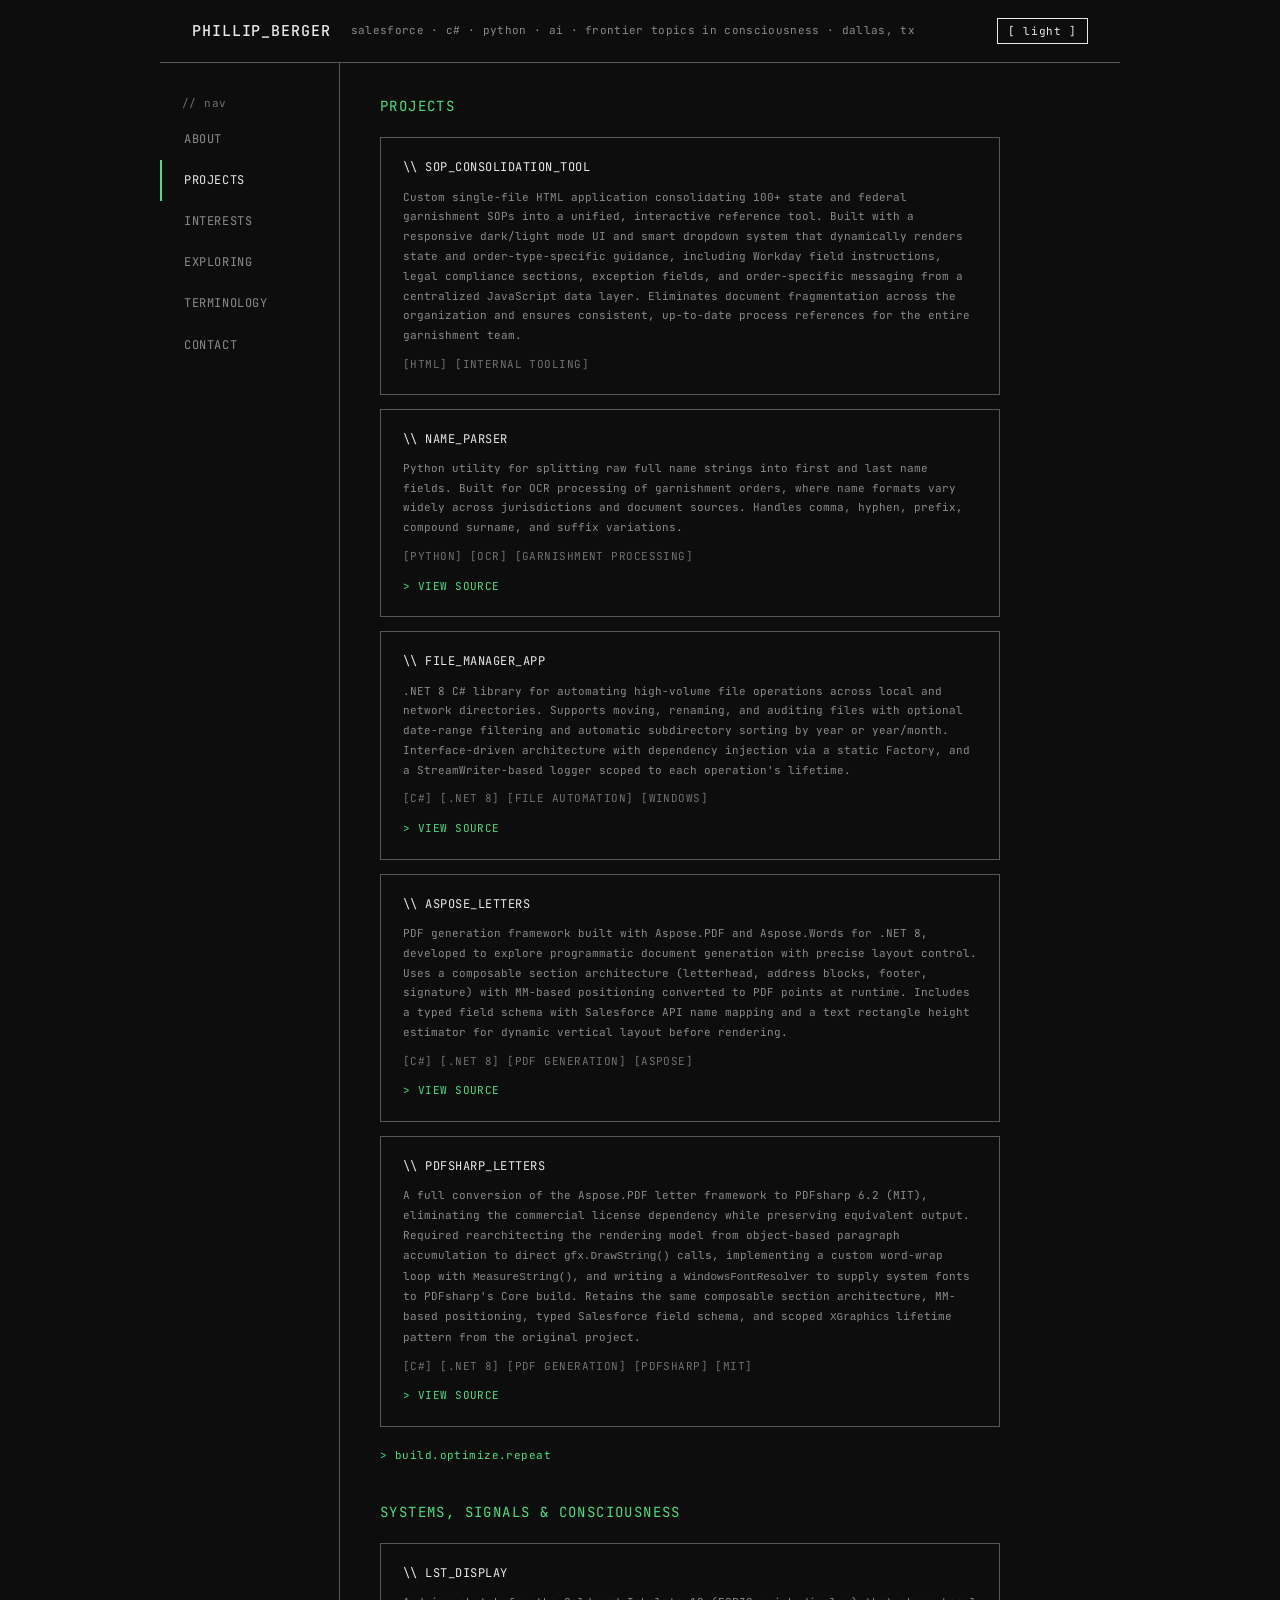
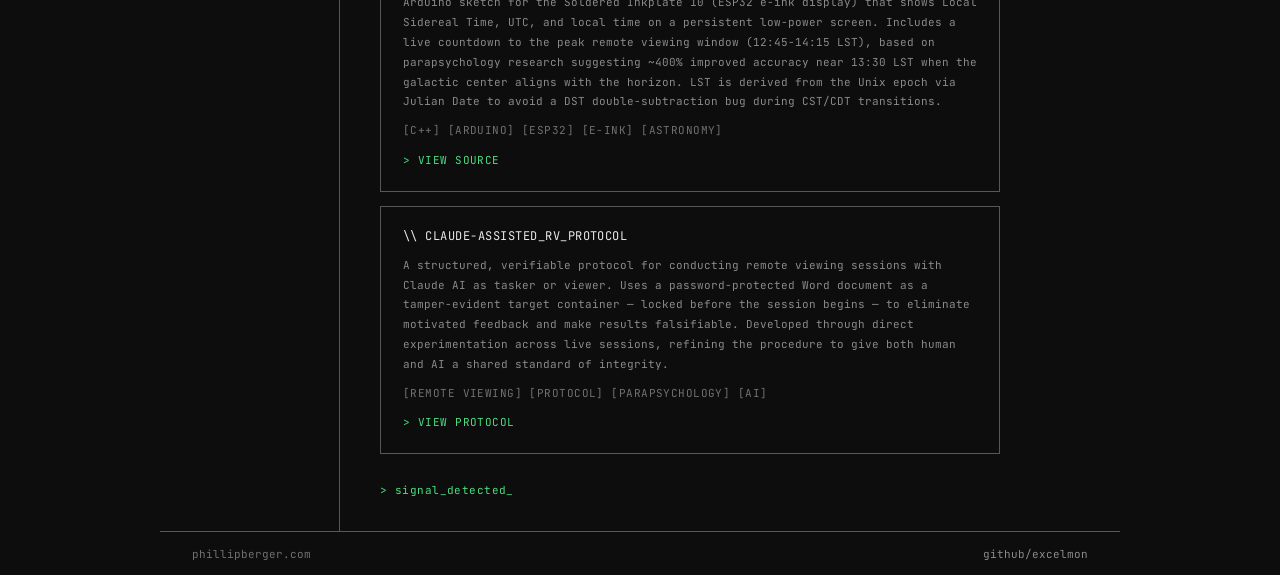
==== projects/index.html @ e05048e8 "add projects folder" ====
<!DOCTYPE html>
<html lang="en">
<head>
  <meta charset="UTF-8" />
  <meta name="viewport" content="width=device-width, initial-scale=1.0" />
  <title>Projects — Phillip Berger</title>
  <meta name="description" content="Software projects by Phillip Berger: garnishment process tooling, C#/.NET 8 PDF generation, Python OCR utilities, and file automation.">
  <link rel="canonical" href="https://phillipberger.com/projects/" />

  <!-- Link previews (LinkedIn, Slack, etc.) -->
  <meta property="og:type" content="website" />
  <meta property="og:site_name" content="Phillip Berger" />
  <meta property="og:title" content="Projects — Phillip Berger" />
  <meta property="og:description" content="Software projects by Phillip Berger: garnishment process tooling, C#/.NET 8 PDF generation, Python OCR utilities, and file automation." />
  <meta property="og:url" content="https://phillipberger.com/projects/" />
  <meta property="og:image" content="https://phillipberger.com/assets/img/og-projects.png" />
  <meta property="og:image:width" content="1200" />
  <meta property="og:image:height" content="627" />
  <meta name="twitter:card" content="summary_large_image" />

  <script>
    try { if (localStorage.getItem('site-theme') === 'light') document.documentElement.setAttribute('data-theme', 'light'); } catch (e) {}
  </script>
  <link href="https://fonts.googleapis.com/css2?family=JetBrains+Mono:wght@400;500&display=swap" rel="stylesheet" />
  <link href="/assets/css/site.css" rel="stylesheet" />
</head>
<body>

<div class="site-wrap">

  <header>
    <a class="name" href="/" style="text-decoration:none;">PHILLIP_BERGER</a>
    <span class="tagline">salesforce &middot; c# &middot; python &middot; ai &middot; frontier topics in consciousness &middot; dallas, tx</span>
    <div class="header-right">
      <button class="theme-toggle" onclick="toggleTheme()" id="themeBtn">[ light ]</button>
    </div>
    <div class="tab-row">
      <div class="folder-nav-wrap">
        <button class="folder-tab-btn" id="folderTabBtn" onclick="toggleFolderNav(this)">
          <svg class="tab-border" aria-hidden="true">
            <polyline id="tabBorderPoly" points=""/>
          </svg>
          &gt; NAV
        </button>
        <div class="folder-dropdown" id="folderDropdown">
          <a class="nav-link" href="/#about">ABOUT</a>
          <a class="nav-link active" href="/projects/" aria-current="page">PROJECTS</a>
          <a class="nav-link" href="/#interests">INTERESTS</a>
          <a class="nav-link" href="/#exploring">EXPLORING</a>
          <a class="nav-link" href="/terminology/">TERMINOLOGY</a>
          <a class="nav-link" href="/#contact">CONTACT</a>
        </div>
      </div>
    </div>
  </header>

  <div class="body">

    <nav>
      <div class="nav-comment">// nav</div>
      <a class="nav-link" href="/#about">ABOUT</a>
      <a class="nav-link active" href="/projects/" aria-current="page">PROJECTS</a>
      <a class="nav-link" href="/#interests">INTERESTS</a>
      <a class="nav-link" href="/#exploring">EXPLORING</a>
      <a class="nav-link" href="/terminology/">TERMINOLOGY</a>
      <a class="nav-link" href="/#contact">CONTACT</a>
    </nav>

    <main>

      <div class="section active" id="projects">
        <h1 class="section-label" style="font-weight:400;">PROJECTS</h1>

        <div class="project-card" id="sop-consolidation-tool">
          <div class="project-title">\\ SOP_CONSOLIDATION_TOOL</div>
          <div class="project-desc">
            Custom single-file HTML application consolidating 100+ state and federal garnishment SOPs 
            into a unified, interactive reference tool. Built with a responsive dark/light mode UI
            and smart dropdown system that dynamically renders state and order-type-specific guidance,
            including Workday field instructions, legal compliance sections, exception fields, and
            order-specific messaging from a centralized JavaScript data layer. Eliminates document
            fragmentation across the organization and ensures consistent, up-to-date process references
            for the entire garnishment team.
          </div>
          <div class="project-tag">[HTML] [INTERNAL TOOLING]</div>
        </div>

        <div class="project-card" id="name-parser">
          <div class="project-title">\\ NAME_PARSER</div>
          <div class="project-desc">
            Python utility for splitting raw full name strings into first and last
            name fields. Built for OCR processing of garnishment orders, where name
            formats vary widely across jurisdictions and document sources. Handles
            comma, hyphen, prefix, compound surname, and suffix variations.
          </div>
          <div class="project-tag">[PYTHON] [OCR] [GARNISHMENT PROCESSING]</div>
          <a class="project-link" href="https://github.com/excelmon/excelmon.github.io/tree/main/projects/name-parser" target="_blank" rel="noopener">&gt; VIEW SOURCE</a>
        </div>

        <div class="project-card" id="file-manager-app">
          <div class="project-title">\\ FILE_MANAGER_APP</div>
          <div class="project-desc">
            .NET 8 C# library for automating high-volume file operations across local
            and network directories. Supports moving, renaming, and auditing files
            with optional date-range filtering and automatic subdirectory sorting by
            year or year/month. Interface-driven architecture with dependency
            injection via a static Factory, and a StreamWriter-based logger scoped
            to each operation's lifetime.
          </div>
          <div class="project-tag">[C#] [.NET 8] [FILE AUTOMATION] [WINDOWS]</div>
          <a class="project-link" href="https://github.com/excelmon/excelmon.github.io/tree/main/projects/file-manager-app" target="_blank" rel="noopener">&gt; VIEW SOURCE</a>
        </div>
        <div class="project-card" id="aspose-letters">
          <div class="project-title">\\ ASPOSE_LETTERS</div>
          <div class="project-desc">
            PDF generation framework built with Aspose.PDF and Aspose.Words for
            .NET 8, developed to explore programmatic document generation with
            precise layout control. Uses a composable section architecture
            (letterhead, address blocks, footer, signature) with MM-based
            positioning converted to PDF points at runtime. Includes a typed
            field schema with Salesforce API name mapping and a text rectangle
            height estimator for dynamic vertical layout before rendering.
          </div>
          <div class="project-tag">[C#] [.NET 8] [PDF GENERATION] [ASPOSE]</div>
          <a class="project-link" href="https://github.com/excelmon/excelmon.github.io/tree/main/projects/aspose-letters" target="_blank" rel="noopener">&gt; VIEW SOURCE</a>
        </div>

        <div class="project-card" id="pdfsharp-letters">
          <div class="project-title">\\ PDFSHARP_LETTERS</div>
          <div class="project-desc">
            A full conversion of the Aspose.PDF letter framework to PDFsharp 6.2
            (MIT), eliminating the commercial license dependency while preserving
            equivalent output. Required rearchitecting the rendering model from
            object-based paragraph accumulation to direct <code>gfx.DrawString()</code>
            calls, implementing a custom word-wrap loop with <code>MeasureString()</code>,
            and writing a <code>WindowsFontResolver</code> to supply system fonts to
            PDFsharp's Core build. Retains the same composable section architecture,
            MM-based positioning, typed Salesforce field schema, and scoped
            <code>XGraphics</code> lifetime pattern from the original project.
          </div>
          <div class="project-tag">[C#] [.NET 8] [PDF GENERATION] [PDFSHARP] [MIT]</div>
          <a class="project-link" href="https://github.com/excelmon/excelmon.github.io/tree/main/projects/pdfsharp-letters" target="_blank" rel="noopener">&gt; VIEW SOURCE</a>
        </div>

        <div class="prompt-line" style="margin-top: 20px;">&gt; build.optimize.repeat</div>

        <div class="section-label" style="margin-top: 36px;">SYSTEMS, SIGNALS &amp; CONSCIOUSNESS</div>

        <div class="project-card" id="lst-display">
          <div class="project-title">\\ LST_DISPLAY</div>
          <div class="project-desc">
            Arduino sketch for the Soldered Inkplate 10 (ESP32 e-ink display) that
            shows Local Sidereal Time, UTC, and local time on a persistent low-power
            screen. Includes a live countdown to the peak remote viewing window
            (12:45-14:15 LST), based on parapsychology research suggesting ~400%
            improved accuracy near 13:30 LST when the galactic center aligns with
            the horizon. LST is derived from the Unix epoch via Julian Date to avoid
            a DST double-subtraction bug during CST/CDT transitions.
          </div>
          <div class="project-tag">[C++] [ARDUINO] [ESP32] [E-INK] [ASTRONOMY]</div>
          <a class="project-link" href="https://github.com/excelmon/excelmon.github.io/tree/main/projects/lst-display" target="_blank" rel="noopener">&gt; VIEW SOURCE</a>
        </div>

        <div class="project-card" id="claude-assisted-rv-protocol">
          <div class="project-title">\\ CLAUDE-ASSISTED_RV_PROTOCOL</div>
          <div class="project-desc">
            A structured, verifiable protocol for conducting remote viewing sessions
            with Claude AI as tasker or viewer. Uses a password-protected Word
            document as a tamper-evident target container — locked before the session
            begins — to eliminate motivated feedback and make results falsifiable.
            Developed through direct experimentation across live sessions, refining
            the procedure to give both human and AI a shared standard of integrity.
          </div>
          <div class="project-tag">[REMOTE VIEWING] [PROTOCOL] [PARAPSYCHOLOGY] [AI]</div>
          <a class="project-link" href="https://github.com/excelmon/excelmon.github.io/tree/main/projects/remote-viewing-protocol" target="_blank" rel="noopener">&gt; VIEW PROTOCOL</a>
        </div>
        <div class="prompt-line">&gt; signal_detected_</div>
      </div>

    </main>

  </div>

  <footer>
    <span class="footer-left"><a href="/" style="color:inherit;">phillipberger.com</a></span>
    <span class="footer-right">
      <a href="https://github.com/excelmon" target="_blank" rel="noopener">github/excelmon</a>
    </span>
  </footer>

</div>

<script src="/assets/js/site.js"></script>

<!-- Cloudflare Web Analytics --><script defer src='https://static.cloudflareinsights.com/beacon.min.js' data-cf-beacon='{"token": "962c4d2133ba44c7ba669d0be5d064f4"}'></script><!-- End Cloudflare Web Analytics -->

</body>
</html>
---- assets/css/site.css ----
/* Shared styles for phillipberger.com — used by / and /projects/ */

*, *::before, *::after { box-sizing: border-box; margin: 0; padding: 0; }

:root {
  --bg:        #0d0d0d;
  --bg-card:   #111111;
  --border:    #575757;
  --border-2:  #1e1e1e;
  --text-pri:  #e8e8e8;
  --text-sec:  #cacaca;
  --text-mute: #8a8a8a;
  --text-dim:  #707070;
  --accent:    #4ade80;
  --font:      'JetBrains Mono', monospace;
}

[data-theme="light"] {
  --bg:        #f5f5f0;
  --bg-card:   #efefea;
  --border:    #5a5a5a62;
  --border-2:  #a7a7a7c2;
  --text-pri:  #161616;
  --text-sec:  #292929;
  --text-mute: #4e4e4e;
  --text-dim:  #14572a;
  --accent:    #1a7a3a;
}

html, body {
  height: 100%;
  background: var(--bg);
  color: var(--text-sec);
  font-family: var(--font);
  font-size: 13px;
  line-height: 1.6;
}

html {
  -webkit-text-size-adjust: 100%;
  text-size-adjust: 100%;
}

a { color: var(--accent); text-decoration: none; }
a:hover { text-decoration: underline; }

/* ── Layout ── */
.site-wrap {
  display: flex;
  flex-direction: column;
  min-height: 100vh;
  max-width: 960px;
  margin: 0 auto;
}

/* ── Header ── */
header {
  border-bottom: 1px solid var(--border);
  padding: 18px 32px;
  display: flex;
  align-items: center;
  gap: 20px;
  flex-wrap: wrap;
  position: relative;
}

header .name {
  color: var(--text-pri);
  font-size: 15px;
  font-weight: 500;
  letter-spacing: 0.06em;
}

header .tagline {
  color: var(--text-mute);
  font-size: 11px;
  letter-spacing: 0.03em;
}

header .header-right {
  margin-left: auto;
}

/* ── Theme toggle ── */
.theme-toggle {
  background: none;
  border: 1px solid var(--text-pri);
  color: var(--text-pri);
  font-family: var(--font);
  font-size: 11px;
  letter-spacing: 0.06em;
  padding: 5px 10px;
  cursor: pointer;
  transition: color 0.15s, border-color 0.15s;
  white-space: nowrap;
}

.theme-toggle:hover {
  color: var(--accent);
  border-color: var(--accent);
}

/* ── Body ── */
.body {
  display: flex;
  flex: 1;
}

/* ── Sidebar nav ── */
nav {
  width: 180px;
  min-width: 180px;
  border-right: 1px solid var(--border);
  padding: 24px 0;
}

.nav-comment {
  color: var(--text-dim);
  font-size: 11px;
  padding: 8px 22px 6px;
  letter-spacing: 0.04em;
}

nav button,
nav a.nav-link {
  display: block;
  width: 100%;
  background: none;
  border: none;
  border-left: 2px solid transparent;
  padding: 11px 22px;
  color: var(--text-mute);
  font-family: var(--font);
  font-size: 12px;
  letter-spacing: 0.05em;
  cursor: pointer;
  text-align: left;
  transition: color 0.15s;
}

nav button:hover, nav a.nav-link:hover { color: var(--text-sec); text-decoration: none; }

nav button.active {
  color: var(--text-pri);
  border-left: 2px solid var(--accent);
}

/* ── Content ── */
main {
  flex: 1;
  padding: 32px 40px;
  max-width: 700px;
}

.section { display: none; }
.section.active { display: block; }

.section-label {
  color: var(--accent);
  font-size: 14px;
  letter-spacing: 0.1em;
  margin-bottom: 20px;
}

/* ── About ── */
.about-text {
  color: var(--text-sec);
  line-height: 2;
  font-size: 12px;
  max-width: 560px;
}

/* ── Projects ── */
.project-card {
  border: 1px solid var(--border);
  padding: 20px 22px;
  margin-bottom: 14px;
  transition: border-color 0.15s;
}

.project-card:hover { border-color: #3a3a3a; }

.project-title {
  color: var(--text-pri);
  font-size: 12px;
  margin-bottom: 10px;
  letter-spacing: 0.04em;
}

.project-desc {
  color: var(--text-mute);
  font-size: 11px;
  line-height: 1.8;
}

.project-tag {
  color: var(--text-dim);
  font-size: 11px;
  letter-spacing: 0.04em;
  margin-top: 10px;
}

.project-link {
  color: var(--accent);
  font-size: 11px;
  letter-spacing: 0.04em;
  text-decoration: none;
  display: inline-block;
  margin-top: 12px;
}

.project-link:hover { text-decoration: underline; }

/* ── Interests ── */
.interest-row {
  display: flex;
  justify-content: space-between;
  align-items: center;
  padding: 12px 0;
  border-bottom: 1px solid var(--border-2);
  font-size: 12px;
}

.interest-row:last-child { border-bottom: none; }

.interest-label { color: var(--text-sec); }

.interest-meta {
  color: var(--accent);
  font-size: 11px;
  letter-spacing: 0.04em;
}

/* ── Books ── */
.interests-subhead {
  color: var(--text-dim);
  font-size: 11px;
  letter-spacing: 0.06em;
  margin: 24px 0 10px;
}

.book-row {
  border-bottom: 1px solid var(--border-2);
  padding: 14px 0;
}

.book-row:last-child { border-bottom: none; }

.book-top {
  display: flex;
  justify-content: space-between;
  align-items: baseline;
  margin-bottom: 6px;
  gap: 8px;
  flex-wrap: wrap;
}

.book-title {
  color: var(--text-pri);
  font-size: 12px;
  letter-spacing: 0.03em;
  flex-shrink: 0;
}

.book-author {
  color: var(--accent);
  font-size: 11px;
  letter-spacing: 0.03em;
  white-space: nowrap;
}

.book-note {
  color: var(--text-mute);
  font-size: 11px;
  line-height: 1.75;
}

.book-note::before {
  content: '// ';
  color: var(--text-dim);
}

/* ── Exploring ── */
.exploring-item {
  display: flex;
  align-items: baseline;
  gap: 10px;
  padding: 11px 0;
  border-bottom: 1px solid var(--border-2);
  font-size: 12px;
  color: var(--text-sec);
}

.exploring-item:last-of-type { border-bottom: none; }

.exploring-item::before {
  content: '>';
  color: var(--accent);
  font-size: 11px;
  flex-shrink: 0;
}

/* ── Contact ── */
.contact-tagline {
  color: var(--text-mute);
  font-size: 11px;
  line-height: 1.8;
  margin-bottom: 24px;
  font-style: italic;
}

.contact-row {
  display: flex;
  align-items: baseline;
  gap: 16px;
  padding: 11px 0;
  border-bottom: 1px solid var(--border-2);
  font-size: 12px;
}

.contact-row:last-of-type { border-bottom: none; }

.contact-label {
  color: var(--text-dim);
  font-size: 11px;
  letter-spacing: 0.06em;
  min-width: 64px;
}

.contact-value {
  color: var(--text-sec);
}

.contact-value a {
  color: var(--text-sec);
}

.contact-value a:hover { color: var(--accent); }

/* ── Prompt line ── */
.prompt-line {
  color: var(--accent);
  font-size: 11px;
  margin-top: 28px;
  letter-spacing: 0.04em;
}

/* ── Blinking cursor ── */
.cursor {
  display: inline-block;
  width: 7px;
  height: 13px;
  background: var(--accent);
  animation: blink 1s step-end infinite;
  vertical-align: -2px;
  margin-left: 2px;
}

@keyframes blink {
  0%, 100% { opacity: 1; }
  50%       { opacity: 0; }
}

/* ── Footer ── */
footer {
  border-top: 1px solid var(--border);
  padding: 14px 32px;
  display: flex;
  justify-content: space-between;
  align-items: center;
  flex-wrap: wrap;
  gap: 8px;
}

footer .footer-left {
  color: var(--text-dim);
  font-size: 11px;
}

footer .footer-right {
  color: var(--text-dim);
  font-size: 11px;
}

footer .footer-right a {
  color: var(--text-mute);
}

footer .footer-right a:hover { color: var(--accent); }

/* ── Mobile folder-tab nav ── */
.tab-row {
  display: none;
  position: absolute;
  bottom: 0; /* bottom of tab flush with header bottom border */
  left: 18px;
  z-index: 10;
}

.folder-nav-wrap {
  display: inline-block;
  position: relative;
}

.folder-tab-btn {
  background: var(--bg);
  border: none;
  color: var(--accent);
  font-family: var(--font);
  font-size: 14px;
  letter-spacing: 0.06em;
  padding: 6px 14px;
  cursor: pointer;
  position: relative;
  transition: color 0.15s;
  white-space: nowrap;
  display: flex;
  align-items: center;
  width: 160px;
  justify-content: flex-start;
  gap: 6px;
}


/* SVG notched border sits behind content, covers all four sides with cut corner */
.folder-tab-btn .tab-border {
  position: absolute;
  inset: 0;
  width: 100%;
  height: 100%;
  overflow: visible;
  pointer-events: none;
}

.folder-tab-btn .tab-border polyline {
  fill: none;
  stroke: var(--border);
  stroke-width: 1;
  transition: stroke 0.15s;
  /* Draw: bottom-left → top-left → top (to notch) → notch point → right → bottom-right
     bottom edge intentionally omitted so tab merges with dropdown */
}

.folder-tab-btn:hover .tab-border polyline {
  stroke: var(--accent);
}

.folder-tab-btn:hover {
  opacity: 0.75;
}

.folder-dropdown {
  display: none;
  position: absolute;
  top: 100%;
  left: 0;
  background: var(--bg-card);
  border: 1px solid var(--border);
  border-top: 2px solid var(--accent);
  width: 160px;
  z-index: 100;
}

.folder-dropdown.open {
  display: block;
}

.folder-dropdown-comment {
  color: var(--text-dim);
  font-size: 10px;
  padding: 8px 14px 4px;
  letter-spacing: 0.04em;
  border-bottom: 1px solid var(--border-2);
}

.folder-dropdown button,
.folder-dropdown a.nav-link {
  display: block;
  width: 100%;
  background: none;
  border: none;
  border-left: 2px solid transparent;
  padding: 10px 14px;
  color: var(--text-mute);
  font-family: var(--font);
  font-size: 12px;
  letter-spacing: 0.05em;
  cursor: pointer;
  text-align: left;
  transition: color 0.15s;
}

.folder-dropdown button:hover, .folder-dropdown a.nav-link:hover { color: var(--text-sec); text-decoration: none; }

.folder-dropdown button.active {
  color: var(--text-pri);
  border-left: 2px solid var(--accent);
}

/* ── Responsive ── */
@media (max-width: 600px) {
  header { padding: 14px 18px; gap: 10px; }
  nav { display: none; }
  .tab-row { display: block; }
  main { padding: 20px 18px; }
  footer { padding: 12px 18px; }
  .interest-row { flex-wrap: wrap; gap: 4px; }
  .book-author { white-space: normal; }
}

/* Keep book notes visually subordinate on mobile landscape. */
@media (max-width: 900px) and (orientation: landscape) {
  .book-note {
    font-size: 10px;
  }
}

/* ── Project page: anchor offset so linked cards aren't flush to the top ── */
.project-card { scroll-margin-top: 24px; }

/* ── Active state for nav items that are page links (e.g. PROJECTS on /projects/) ── */
nav a.nav-link.active,
.folder-dropdown a.nav-link.active {
  color: var(--text-pri);
  border-left: 2px solid var(--accent);
}

/* ── Projects page intro ── */
.page-intro {
  color: var(--text-mute);
  font-size: 11px;
  line-height: 1.8;
  margin-bottom: 24px;
  max-width: 560px;
}
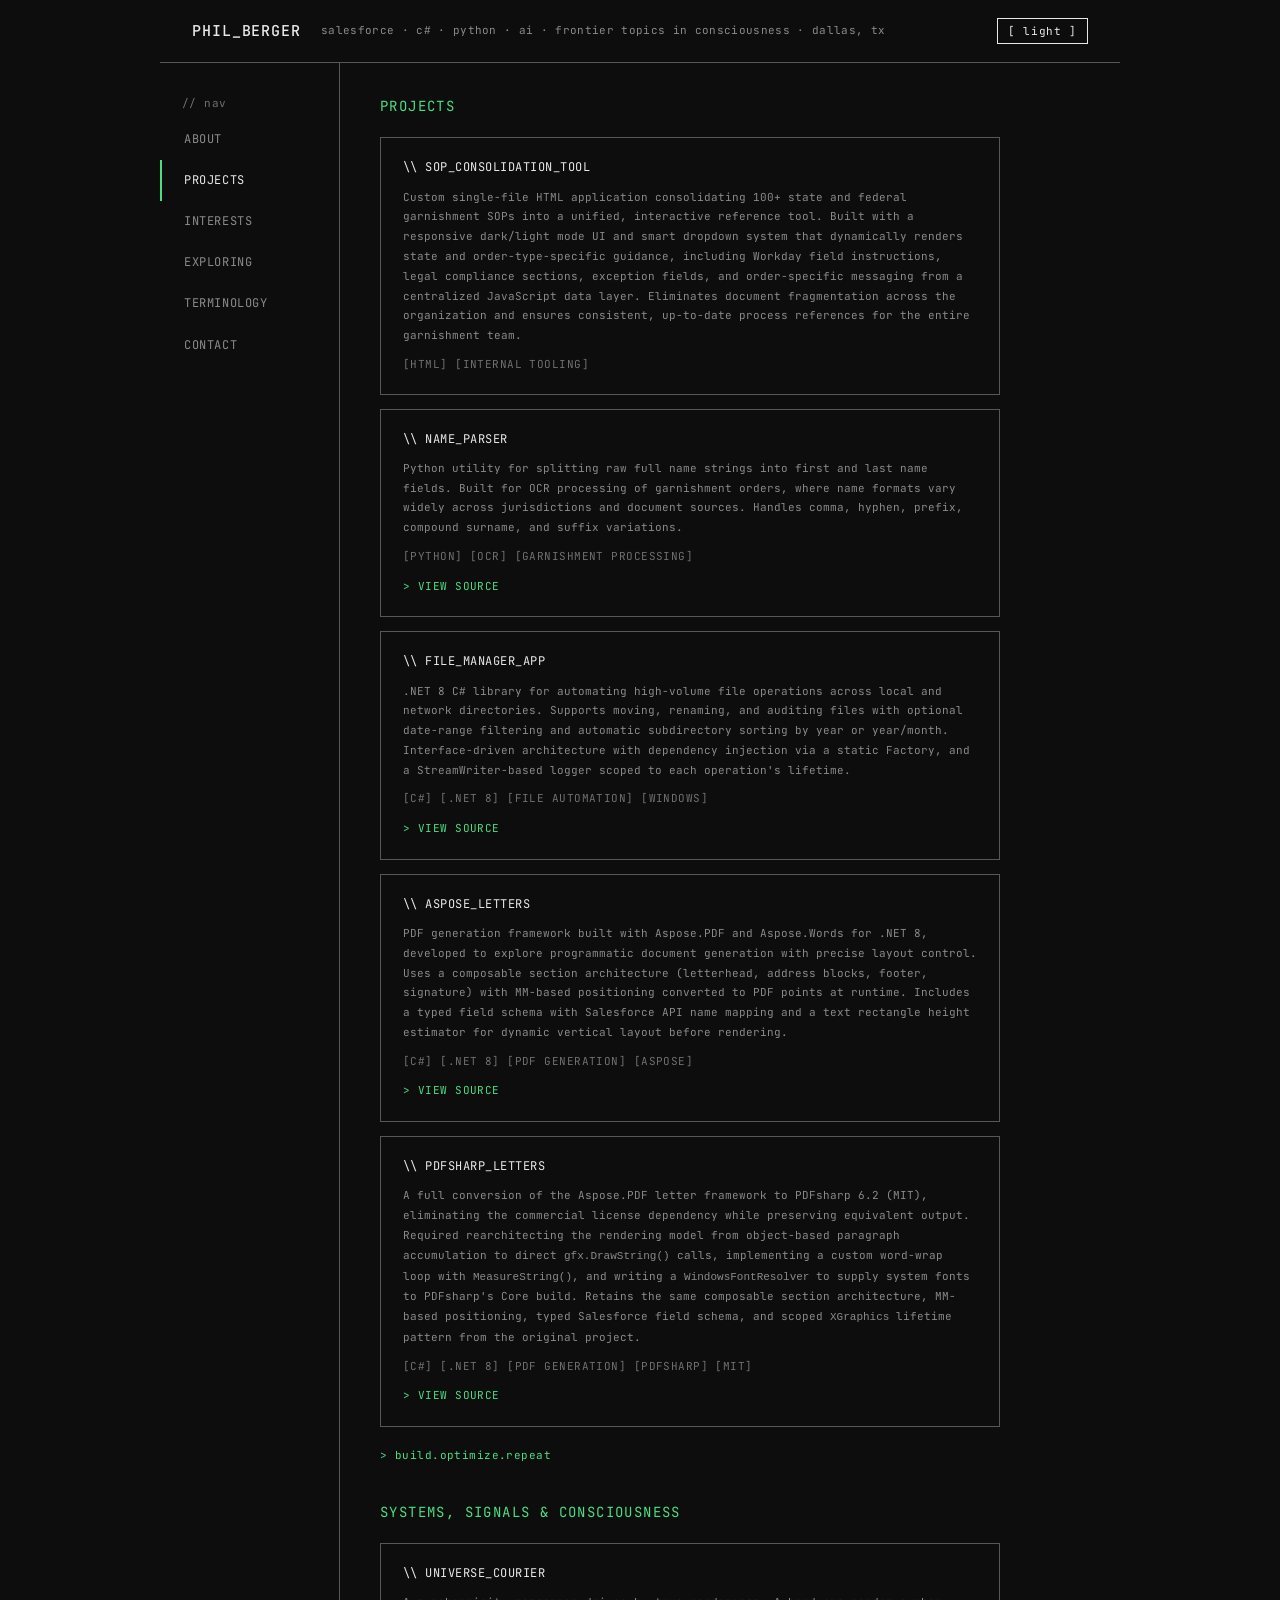
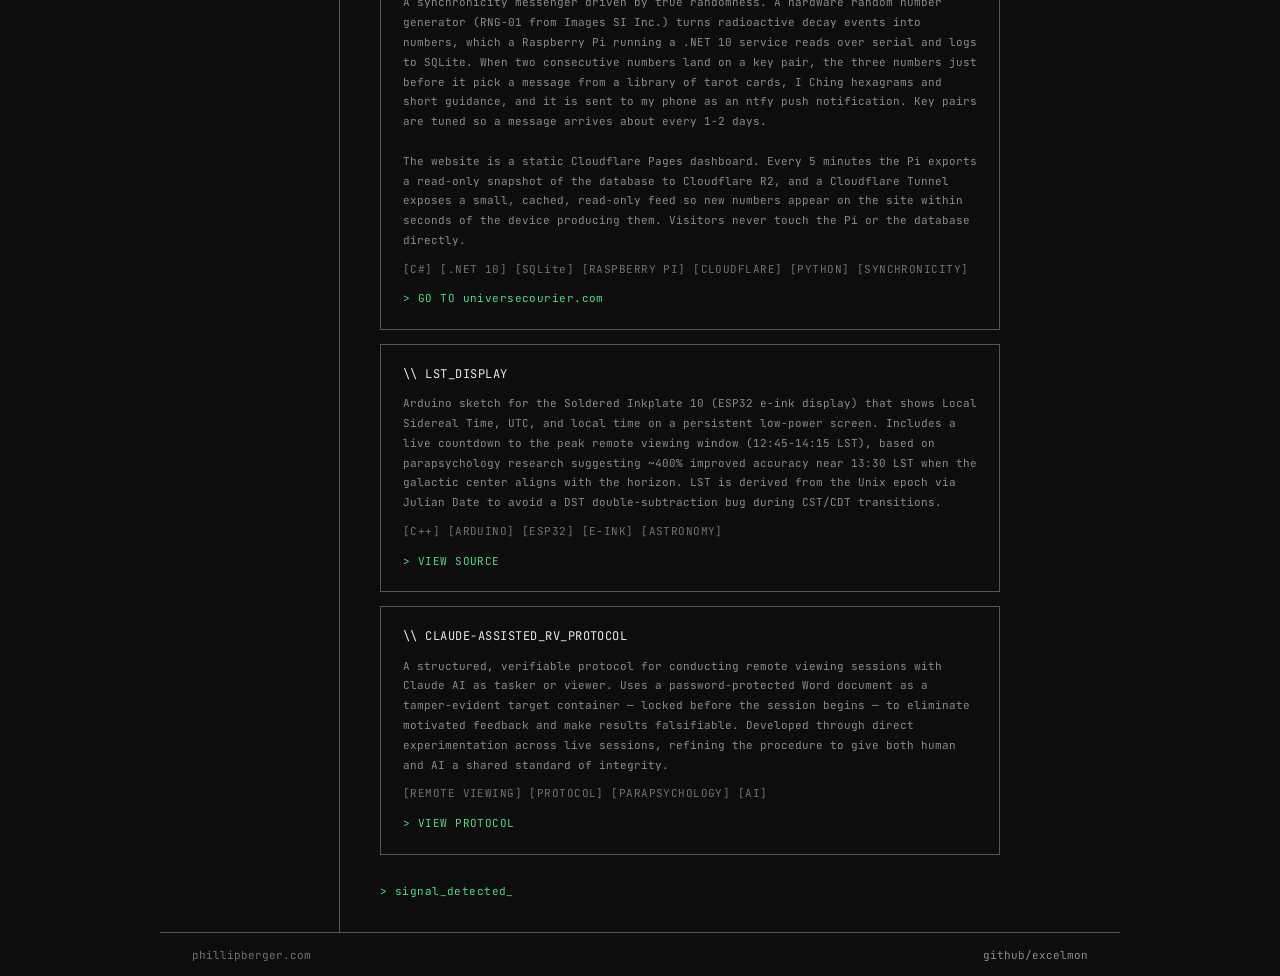
==== commit 05df95ed: "add universecourier.com project" ====
--- a/projects/index.html
+++ b/projects/index.html
@@ -29,7 +29,7 @@
 <div class="site-wrap">
 
   <header>
-    <a class="name" href="/" style="text-decoration:none;">PHILLIP_BERGER</a>
+    <a class="name" href="/" style="text-decoration:none;">PHIL_BERGER</a>
     <span class="tagline">salesforce &middot; c# &middot; python &middot; ai &middot; frontier topics in consciousness &middot; dallas, tx</span>
     <div class="header-right">
       <button class="theme-toggle" onclick="toggleTheme()" id="themeBtn">[ light ]</button>
@@ -146,6 +146,27 @@
 
         <div class="section-label" style="margin-top: 36px;">SYSTEMS, SIGNALS &amp; CONSCIOUSNESS</div>
 
+        <div class="project-card" id="universecourier">
+          <div class="project-title">\\ UNIVERSE_COURIER</div>
+          <div class="project-desc">
+            A synchronicity messenger driven by true randomness. A hardware random number
+            generator (RNG-01 from Images SI Inc.) turns radioactive decay events into numbers,
+            which a Raspberry Pi running a .NET 10 service reads over serial and logs to SQLite.
+            When two consecutive numbers land on a key pair, the three numbers just before it
+            pick a message from a library of tarot cards, I Ching hexagrams and short guidance,
+            and it is sent to my phone as an ntfy push notification. Key pairs are tuned so a
+            message arrives about every 1-2 days.
+            <br><br>
+            The website is a static Cloudflare Pages dashboard. Every 5 minutes the Pi exports
+            a read-only snapshot of the database to Cloudflare R2, and a Cloudflare Tunnel
+            exposes a small, cached, read-only feed so new numbers appear on the site within
+            seconds of the device producing them. Visitors never touch the Pi or the database
+            directly.
+          </div>
+          <div class="project-tag">[C#] [.NET 10] [SQLite] [RASPBERRY PI] [CLOUDFLARE] [PYTHON] [SYNCHRONICITY]</div>
+          <a class="project-link" href="https://universecourier.com" target="_blank" rel="noopener">&gt; GO TO universecourier.com</a>
+        </div>
+
         <div class="project-card" id="lst-display">
           <div class="project-title">\\ LST_DISPLAY</div>
           <div class="project-desc">
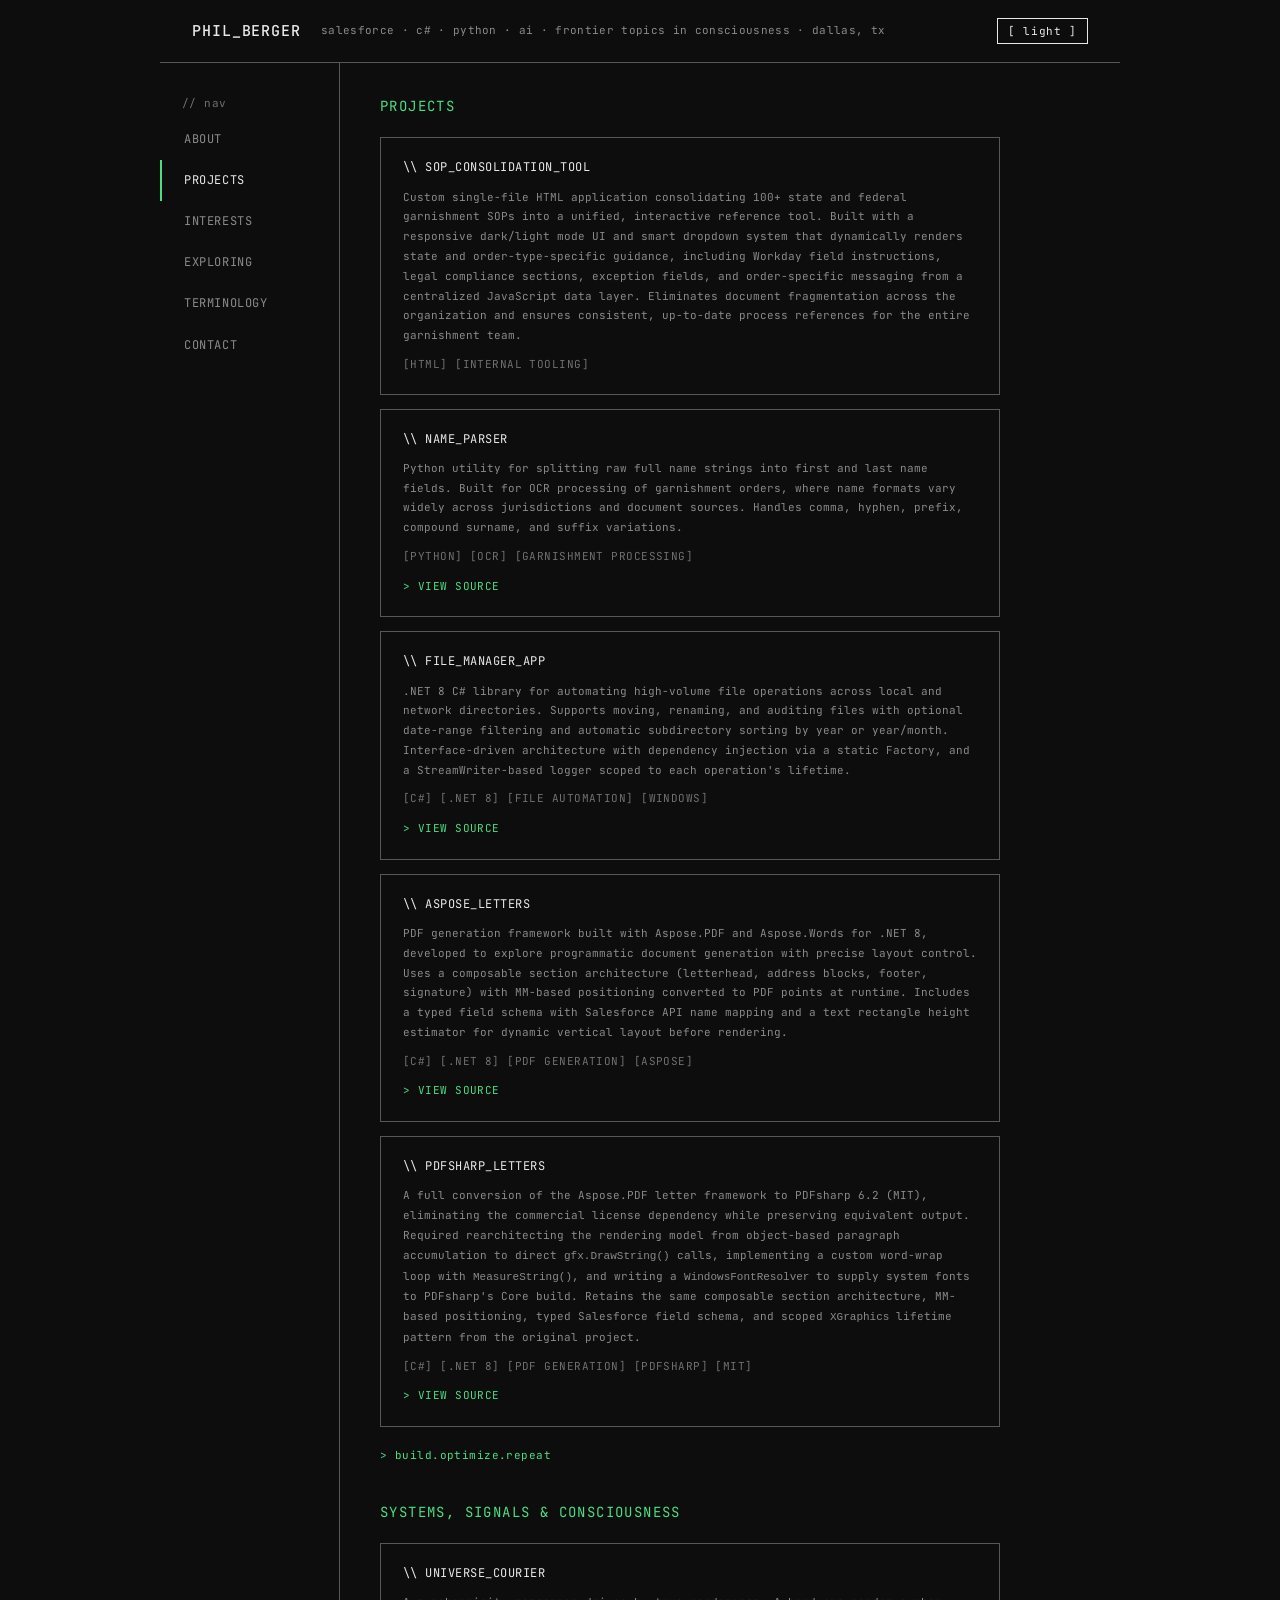
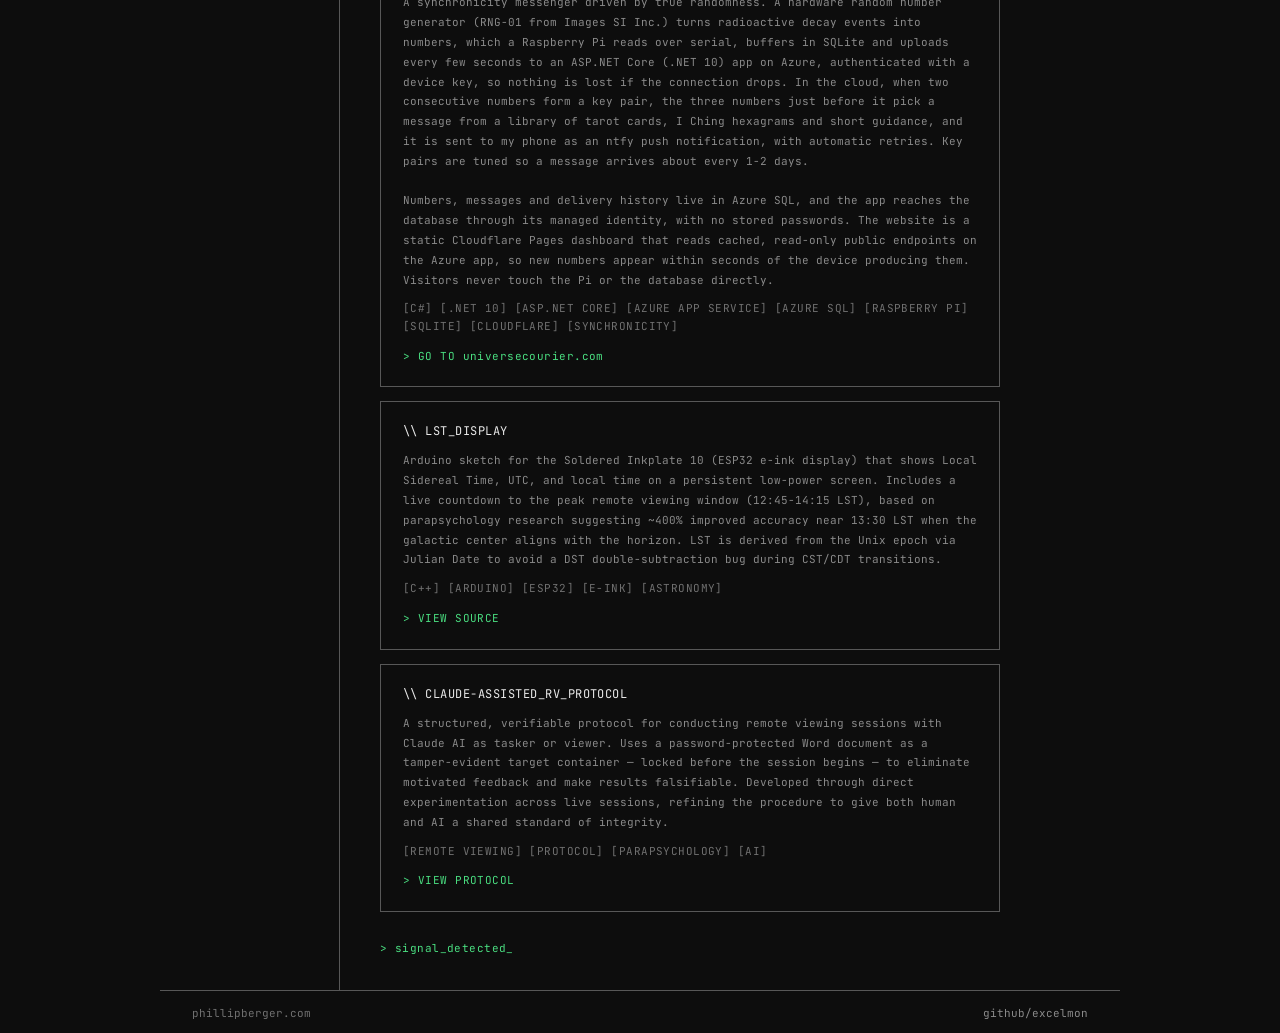
==== commit 2fedd7af: "update projects" ====
--- a/projects/index.html
+++ b/projects/index.html
@@ -151,19 +151,21 @@
           <div class="project-desc">
             A synchronicity messenger driven by true randomness. A hardware random number
             generator (RNG-01 from Images SI Inc.) turns radioactive decay events into numbers,
-            which a Raspberry Pi running a .NET 10 service reads over serial and logs to SQLite.
-            When two consecutive numbers land on a key pair, the three numbers just before it
-            pick a message from a library of tarot cards, I Ching hexagrams and short guidance,
-            and it is sent to my phone as an ntfy push notification. Key pairs are tuned so a
-            message arrives about every 1-2 days.
+            which a Raspberry Pi reads over serial, buffers in SQLite and uploads every few seconds
+            to an ASP.NET Core (.NET 10) app on Azure, authenticated with a device key, so nothing
+            is lost if the connection drops. In the cloud, when two consecutive numbers form a key
+            pair, the three numbers just before it pick a message from a library of tarot cards,
+            I Ching hexagrams and short guidance, and it is sent to my phone as an ntfy push
+            notification, with automatic retries. Key pairs are tuned so a message arrives about
+            every 1-2 days.
             <br><br>
-            The website is a static Cloudflare Pages dashboard. Every 5 minutes the Pi exports
-            a read-only snapshot of the database to Cloudflare R2, and a Cloudflare Tunnel
-            exposes a small, cached, read-only feed so new numbers appear on the site within
-            seconds of the device producing them. Visitors never touch the Pi or the database
-            directly.
-          </div>
-          <div class="project-tag">[C#] [.NET 10] [SQLite] [RASPBERRY PI] [CLOUDFLARE] [PYTHON] [SYNCHRONICITY]</div>
+            Numbers, messages and delivery history live in Azure SQL, and the app reaches the
+            database through its managed identity, with no stored passwords. The website is a static
+            Cloudflare Pages dashboard that reads cached, read-only public endpoints on the Azure
+            app, so new numbers appear within seconds of the device producing them. Visitors never
+            touch the Pi or the database directly.
+          </div>
+          <div class="project-tag">[C#] [.NET 10] [ASP.NET CORE] [AZURE APP SERVICE] [AZURE SQL] [RASPBERRY PI] [SQLITE] [CLOUDFLARE] [SYNCHRONICITY]</div>
           <a class="project-link" href="https://universecourier.com" target="_blank" rel="noopener">&gt; GO TO universecourier.com</a>
         </div>
 
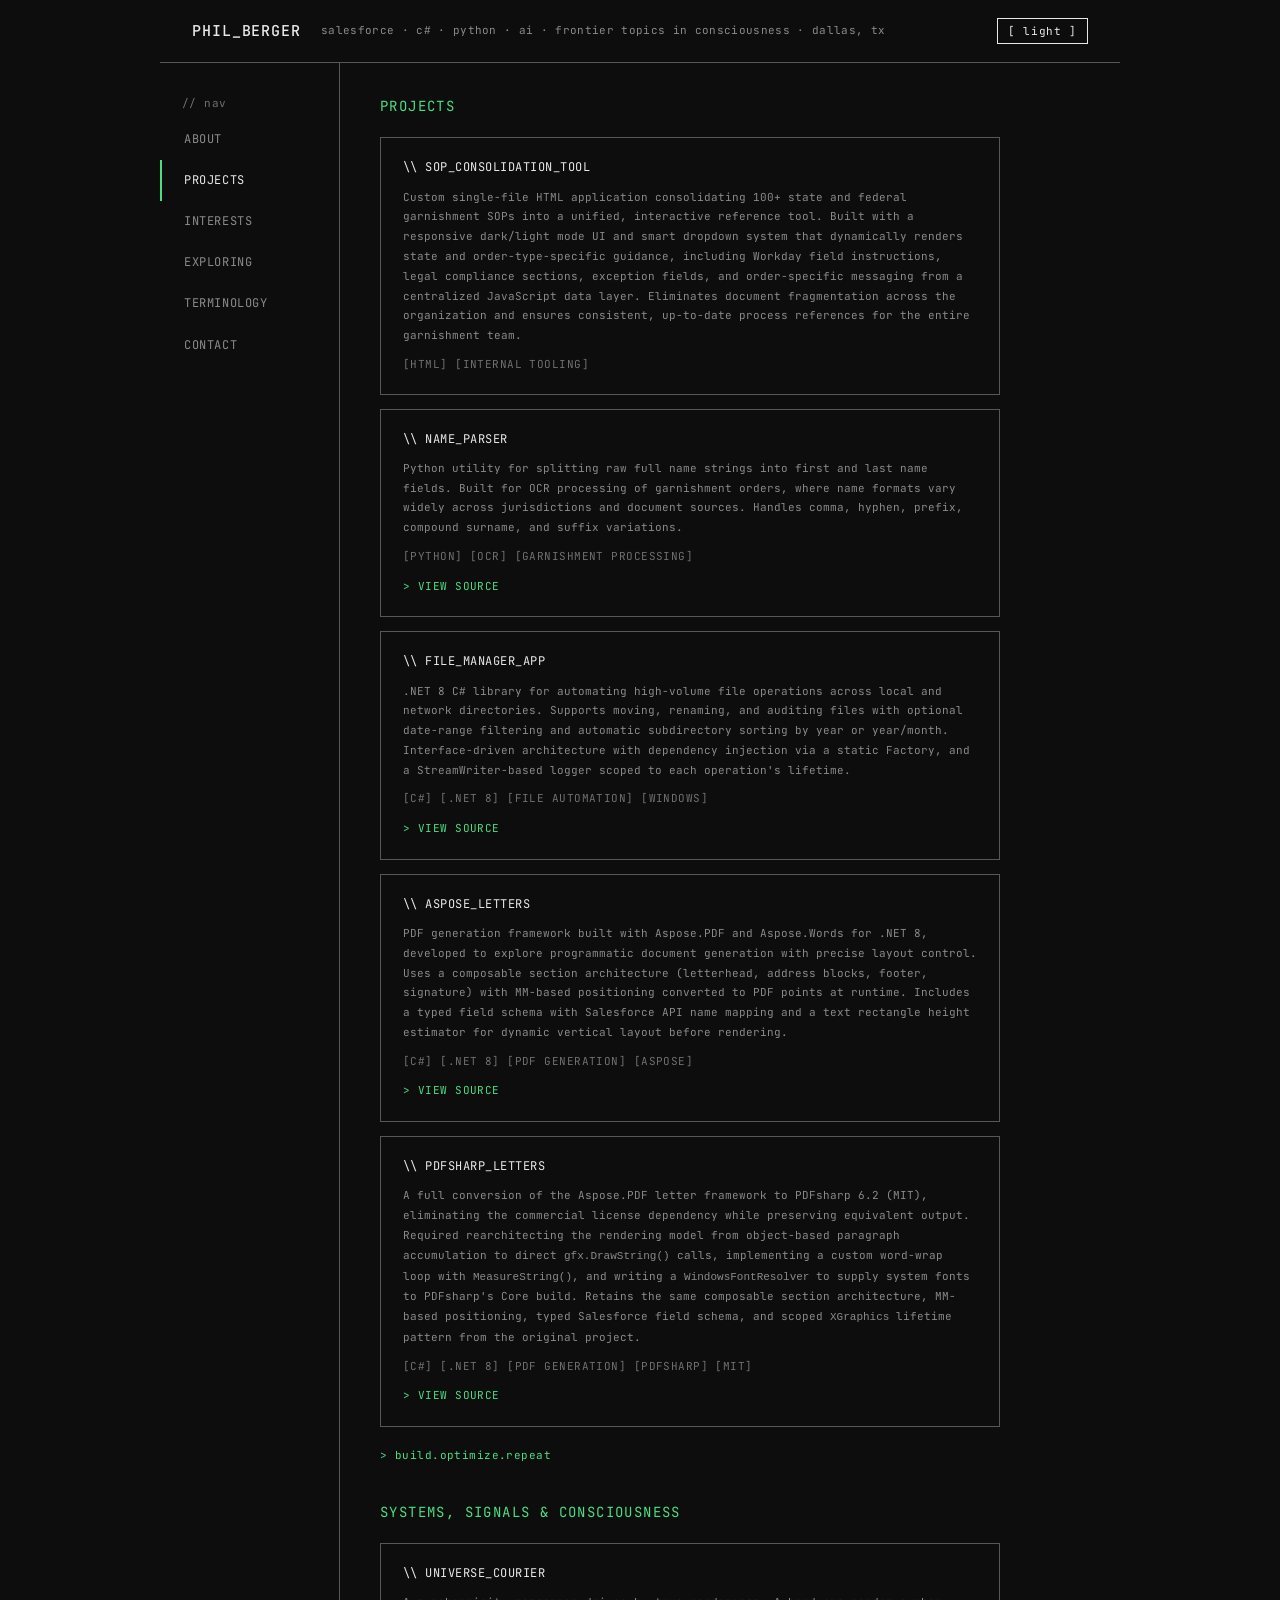
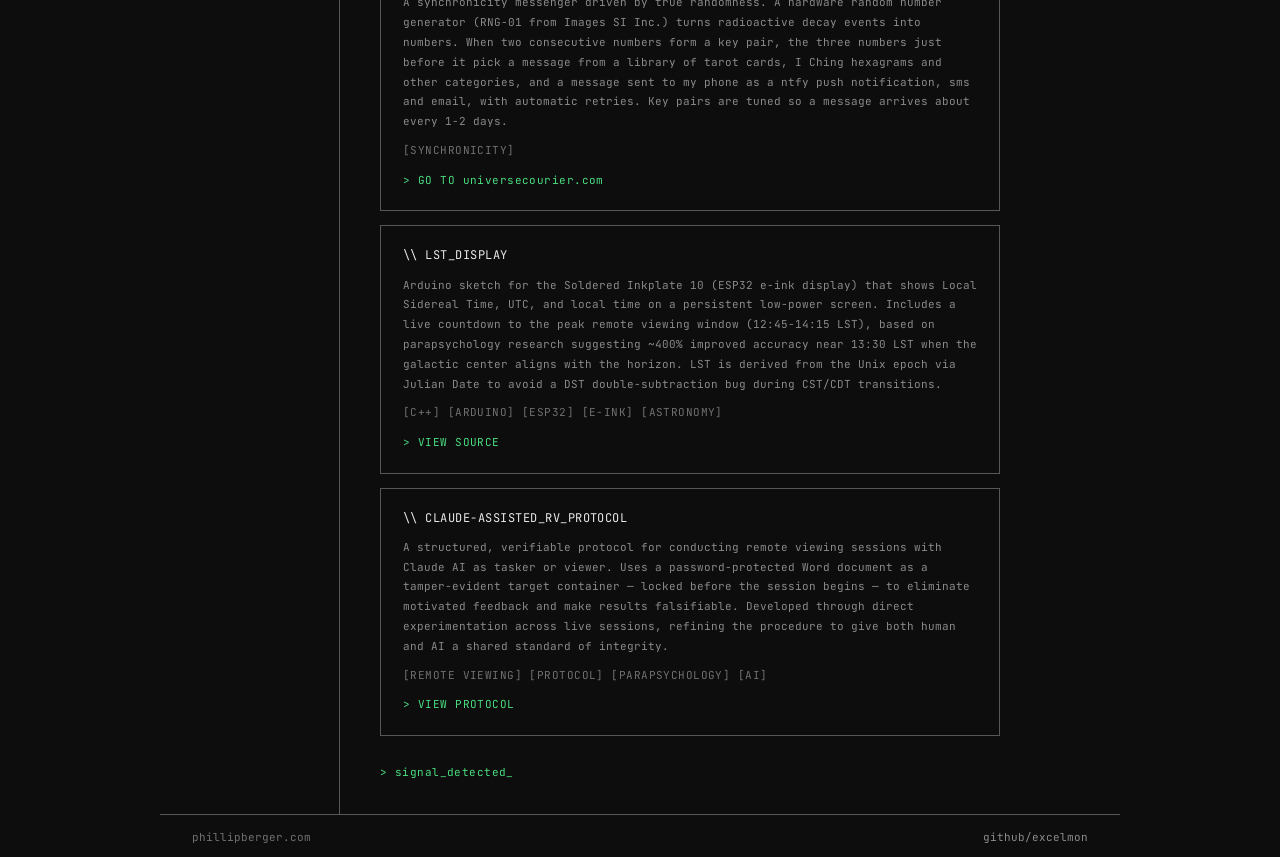
==== commit 5bd2f317: "update projects" ====
--- a/projects/index.html
+++ b/projects/index.html
@@ -150,22 +150,13 @@
           <div class="project-title">\\ UNIVERSE_COURIER</div>
           <div class="project-desc">
             A synchronicity messenger driven by true randomness. A hardware random number
-            generator (RNG-01 from Images SI Inc.) turns radioactive decay events into numbers,
-            which a Raspberry Pi reads over serial, buffers in SQLite and uploads every few seconds
-            to an ASP.NET Core (.NET 10) app on Azure, authenticated with a device key, so nothing
-            is lost if the connection drops. In the cloud, when two consecutive numbers form a key
-            pair, the three numbers just before it pick a message from a library of tarot cards,
-            I Ching hexagrams and short guidance, and it is sent to my phone as an ntfy push
-            notification, with automatic retries. Key pairs are tuned so a message arrives about
-            every 1-2 days.
-            <br><br>
-            Numbers, messages and delivery history live in Azure SQL, and the app reaches the
-            database through its managed identity, with no stored passwords. The website is a static
-            Cloudflare Pages dashboard that reads cached, read-only public endpoints on the Azure
-            app, so new numbers appear within seconds of the device producing them. Visitors never
-            touch the Pi or the database directly.
-          </div>
-          <div class="project-tag">[C#] [.NET 10] [ASP.NET CORE] [AZURE APP SERVICE] [AZURE SQL] [RASPBERRY PI] [SQLITE] [CLOUDFLARE] [SYNCHRONICITY]</div>
+            generator (RNG-01 from Images SI Inc.) turns radioactive decay events into numbers.
+            When two consecutive numbers form a key pair, the three numbers just before it pick a 
+            message from a library of tarot cards, I Ching hexagrams and other categories, and a  
+            message sent to my phone as a ntfy push notification, sms and email, with automatic retries. 
+            Key pairs are tuned so a message arrives about every 1-2 days.
+          </div>
+          <div class="project-tag">[SYNCHRONICITY]</div>
           <a class="project-link" href="https://universecourier.com" target="_blank" rel="noopener">&gt; GO TO universecourier.com</a>
         </div>
 
